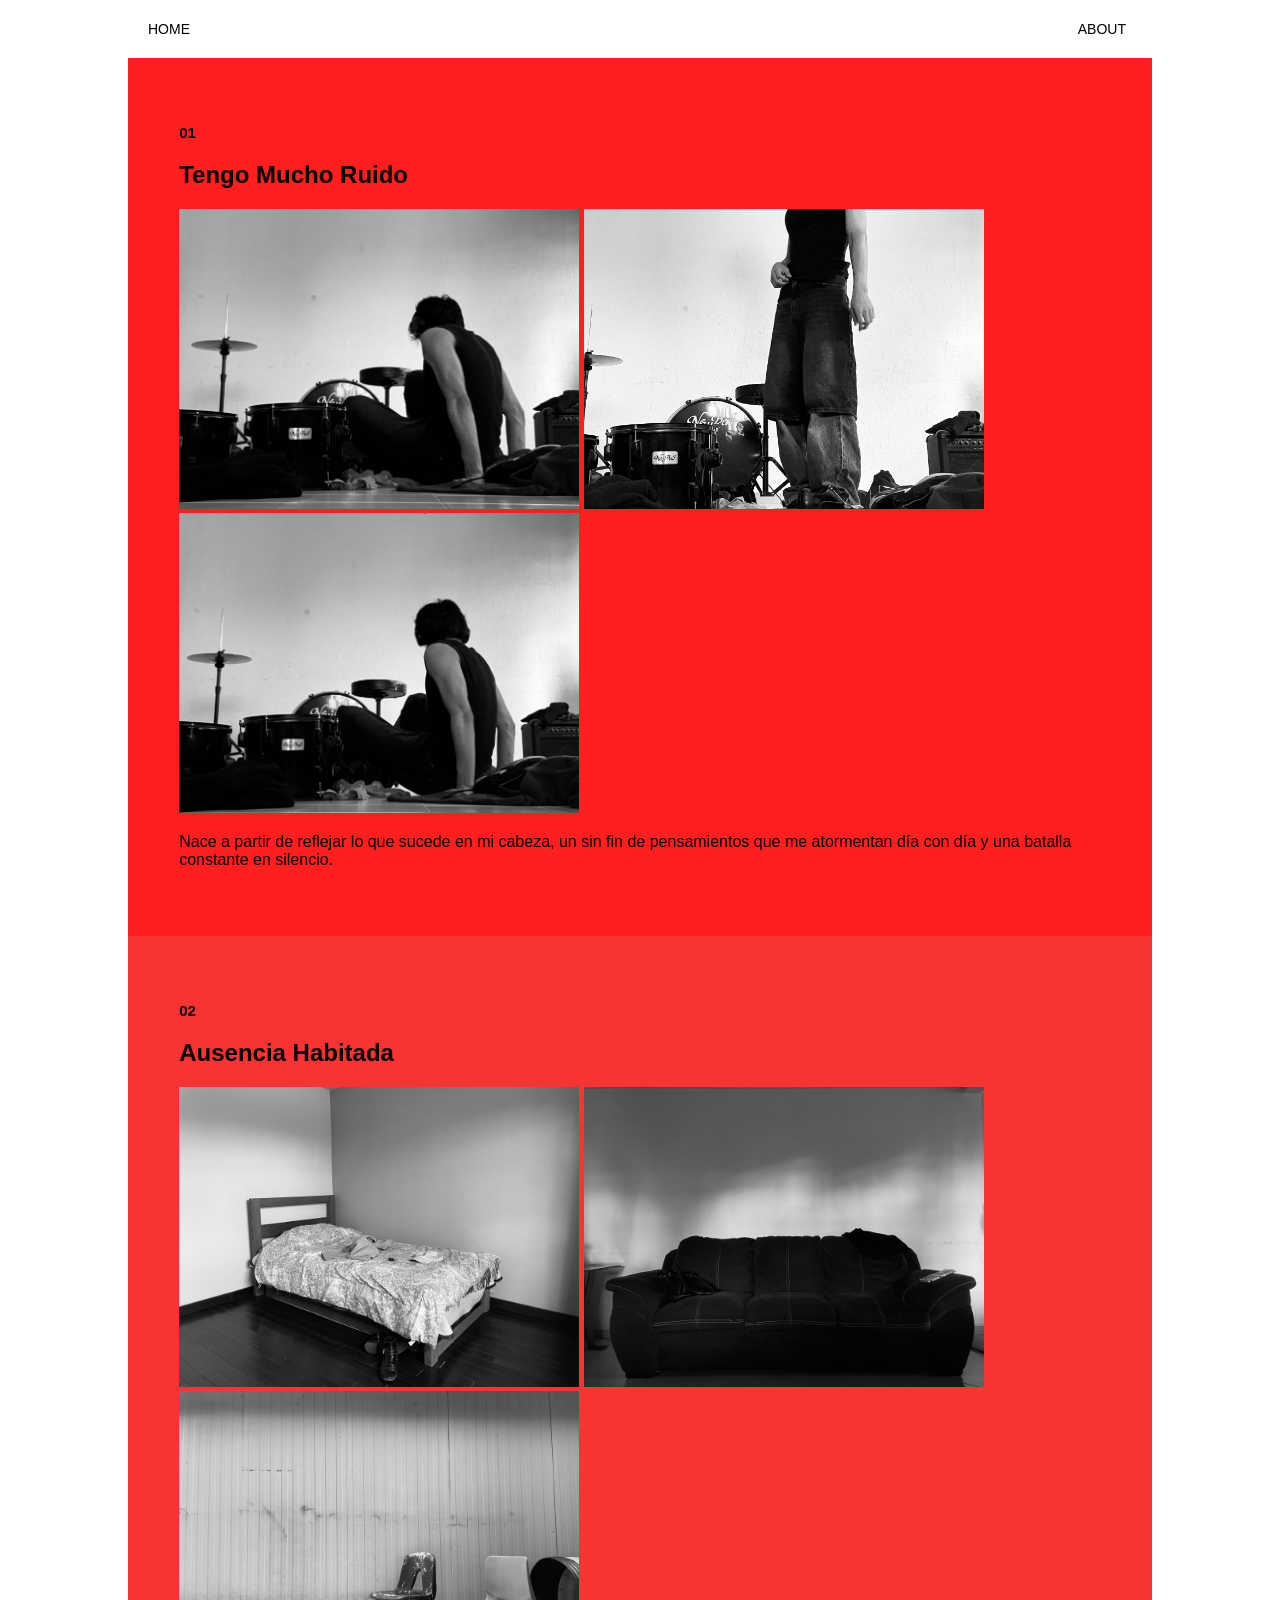
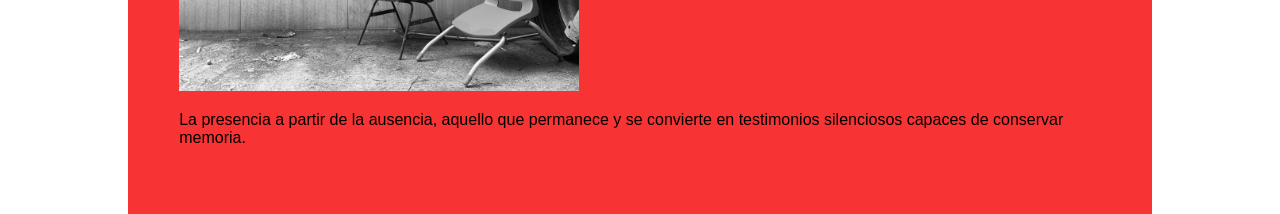
==== index.html @ 4c051401 "index" ====
<!DOCTYPE html>
<html lang='es'>

<head>
    <meta charset='utf-8'>
    <meta name='viewport' content='width=device-width, initial-scale=1'>
    <title>Enrique Salas Galindo</title>
    <link rel='stylesheet' href='style.css'>
    <link rel='icon' type='image/x-icon' href='https://images.icon-icons.com/2488/PNG/512/digital_art_icon_150102.png'>
</head>
<body>
    <header>
        <nav>
            <a href="salas.html" class="logo">HOME</a>

            <button id="aboutButton">
                ABOUT
            </button>
        </nav>
        <!-- Menu de navegación -->
    </header>
    <main>

        <section class="obras">
            <div class='obra' id='obra1'>
                <div class="descripción-obra">
                    <p class="numero-obra">01</p>
                    <h2>
                        Tengo Mucho Ruido
                    </h2>
                    <div class="imagen-obra">
                    <img src="../assets/tmdos.jpg" alt="Imagen de la obra" width="400px">
                    <img src="../assets/tmuno.jpg" alt="Imagen de la obra" width="400px">
                    <img src="../assets/tmtres.jpg" alt="Imagen de la obra" width="400px">
                     </div>
                     <p>
                       Nace a partir de reflejar lo que sucede en mi cabeza, un sin fin de pensamientos que me atormentan día con día y una batalla constante en silencio.
                    </p>
                </div>
            </div>
            <div class='obra' id='obra2'>
                <div class="descripción-obra">
                    <p class="numero-obra">02</p>
                    <h2>
                        Ausencia Habitada
                    </h2>
                    <div class="imagen-obra">
                    <img src="../assets/uno.jpg" alt="Imagen de la obra" width="400px" height="300px">
                    <img src="../assets/dos.jpg" alt="Imagen de la obra" width="400px" height="300px">
                    <img src="../assets/tres.jpg" alt="Imagen de la obra" width="400px" height="300px">
                </div>

                     <p>
                        La presencia a partir de la ausencia, aquello que permanece y se convierte en testimonios silenciosos capaces de conservar memoria.
                    </p>
                </div>
            </div>
        
            </div>
        </section>


        <section class="about">
            <!-- Statement de artista -->
        </section>
        </main>

    <footer>
        <!-- Licencia de uso -->
    </footer>
</body>

</html>
---- style.css ----
/* GENERAL STYLES */
* {
    box-sizing: border-box;
}

html {
    scroll-behavior: smooth;
}

body {
    margin: 0% 10%;
    font-family: Arial, Helvetica, sans-serif;
    background-color: #ffffff;
    color: rgb(0, 0, 0)
}


/* HEADER STYLES */

header {
    padding: 20px 20px;
}

nav {
    display: flex;
    justify-content: space-between;
    align-items: center;
}

nav a,
nav button {
    color: rgb(0, 0, 0);
    font-family: inherit;
    font-size: 14px;
    cursor: pointer;
    text-decoration: none;
    background: none;
    border: none;
}

nav a:hover,
nav button:hover {
    opacity: 0.5;
}



/* OBRAS STYLES */

.numero-obra{
    font-size: 15px;
    font-weight: bold;
}
.obra{
    background: #ff1f1f;
    padding: 5%;
}
.obras-img{
    margin-right: 30px;
    margin-top: 10px;
    margin-left: 5px;
    display: grid;
    grid-template-rows: repeat(3, 1fr);
    gap: 10px;
}
#obra2{
    background: rgb(247, 51, 51);
}
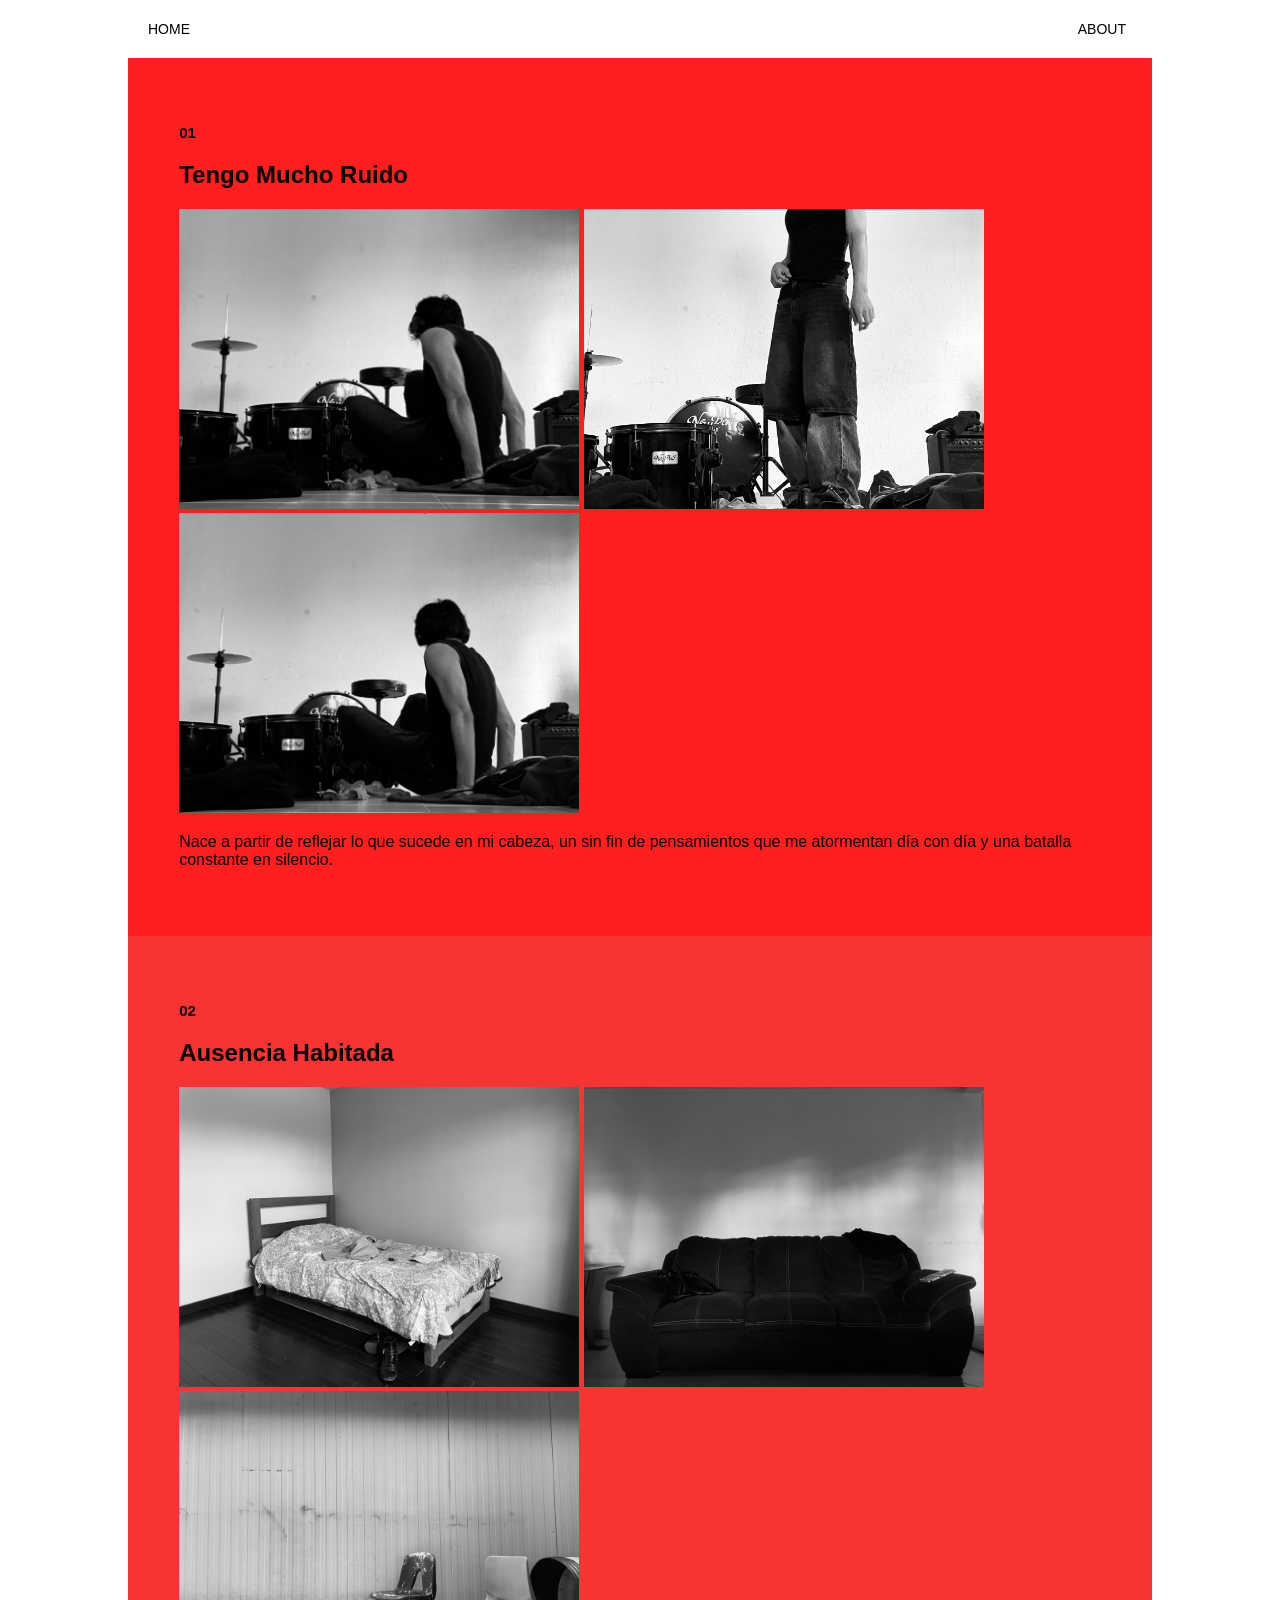
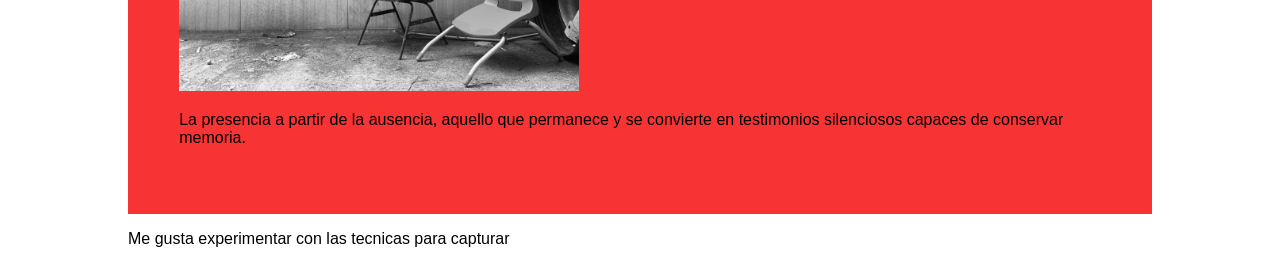
==== commit 1d2d0b6f: "tres" ====
--- a/index.html
+++ b/index.html
@@ -68,6 +68,7 @@
     <footer>
         <!-- Licencia de uso -->
     </footer>
+    <script src ="main.js"></script>
 </body>
 
 </html>
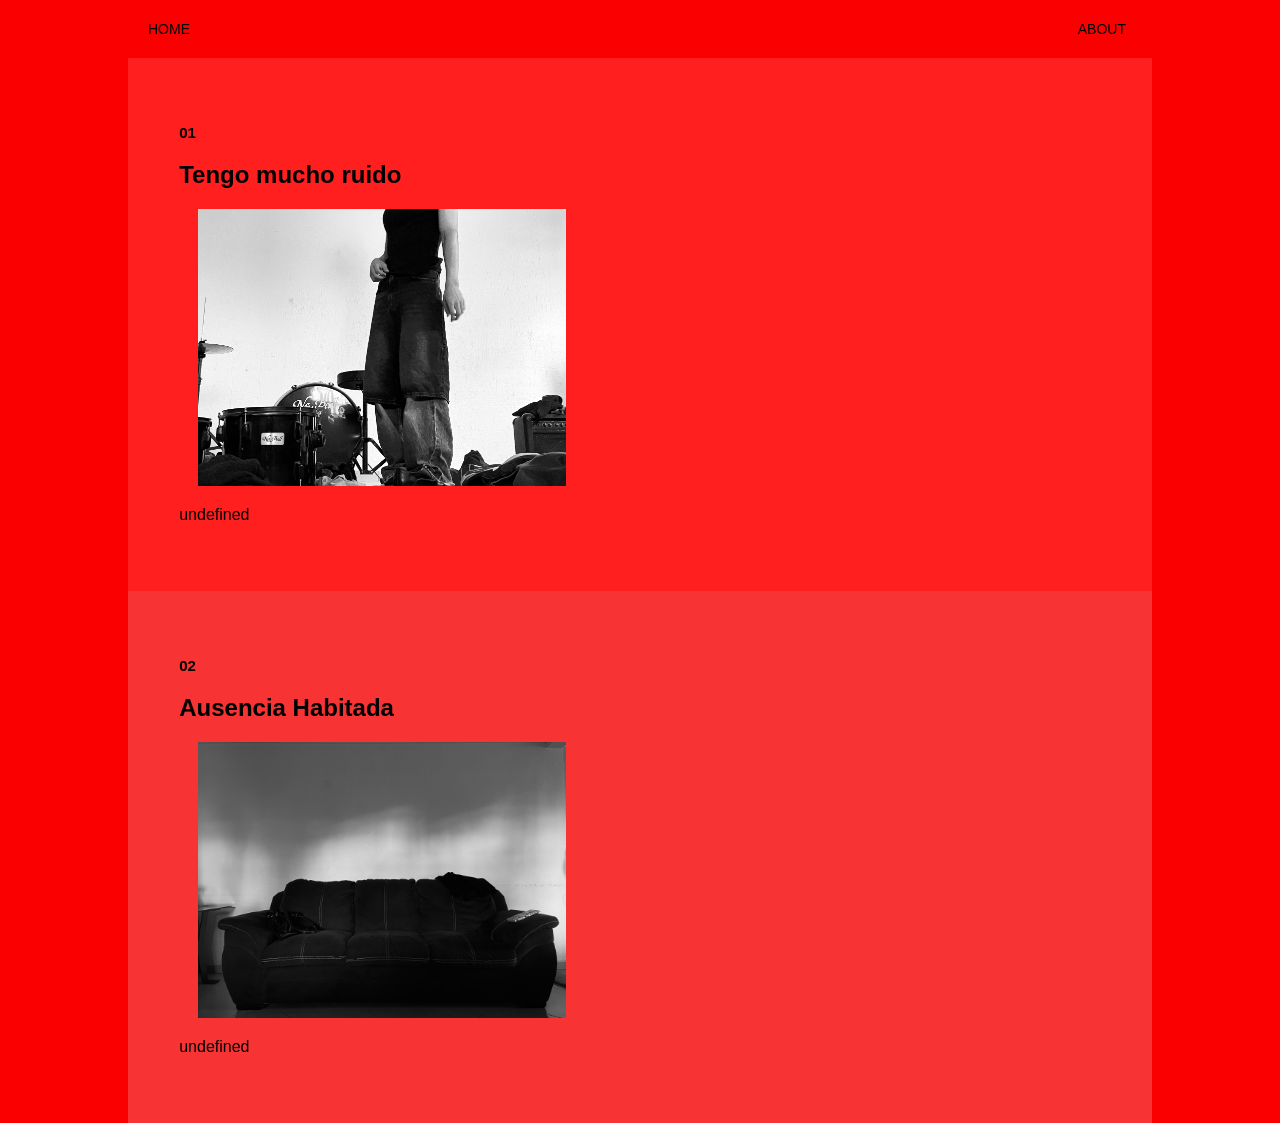
==== commit 37bcdabf: "latin" ====
--- a/index.html
+++ b/index.html
@@ -4,14 +4,15 @@
 <head>
     <meta charset='utf-8'>
     <meta name='viewport' content='width=device-width, initial-scale=1'>
-    <title>Enrique Salas Galindo</title>
+    <title>Portafolio de Artista</title>
     <link rel='stylesheet' href='style.css'>
     <link rel='icon' type='image/x-icon' href='https://images.icon-icons.com/2488/PNG/512/digital_art_icon_150102.png'>
 </head>
+
 <body>
     <header>
         <nav>
-            <a href="salas.html" class="logo">HOME</a>
+            <a href="#" class="logo">HOME</a>
 
             <button id="aboutButton">
                 ABOUT
@@ -22,53 +23,17 @@
     <main>
 
         <section class="obras">
-            <div class='obra' id='obra1'>
-                <div class="descripción-obra">
-                    <p class="numero-obra">01</p>
-                    <h2>
-                        Tengo Mucho Ruido
-                    </h2>
-                    <div class="imagen-obra">
-                    <img src="../assets/tmdos.jpg" alt="Imagen de la obra" width="400px">
-                    <img src="../assets/tmuno.jpg" alt="Imagen de la obra" width="400px">
-                    <img src="../assets/tmtres.jpg" alt="Imagen de la obra" width="400px">
-                     </div>
-                     <p>
-                       Nace a partir de reflejar lo que sucede en mi cabeza, un sin fin de pensamientos que me atormentan día con día y una batalla constante en silencio.
-                    </p>
-                </div>
-            </div>
-            <div class='obra' id='obra2'>
-                <div class="descripción-obra">
-                    <p class="numero-obra">02</p>
-                    <h2>
-                        Ausencia Habitada
-                    </h2>
-                    <div class="imagen-obra">
-                    <img src="../assets/uno.jpg" alt="Imagen de la obra" width="400px" height="300px">
-                    <img src="../assets/dos.jpg" alt="Imagen de la obra" width="400px" height="300px">
-                    <img src="../assets/tres.jpg" alt="Imagen de la obra" width="400px" height="300px">
-                </div>
-
-                     <p>
-                        La presencia a partir de la ausencia, aquello que permanece y se convierte en testimonios silenciosos capaces de conservar memoria.
-                    </p>
-                </div>
-            </div>
-        
-            </div>
         </section>
 
+        <section class="about">
+        </section>
 
-        <section class="about">
-            <!-- Statement de artista -->
-        </section>
-        </main>
+    </main>
 
     <footer>
         <!-- Licencia de uso -->
     </footer>
-    <script src ="main.js"></script>
+    <script src="main.js"></script>
 </body>
 
 </html>
--- a/style.css
+++ b/style.css
@@ -10,7 +10,7 @@
 body {
     margin: 0% 10%;
     font-family: Arial, Helvetica, sans-serif;
-    background-color: #ffffff;
+    background-color: hsl(0, 100%, 49%);
     color: rgb(0, 0, 0)
 }
 
@@ -66,3 +66,7 @@
 #obra2{
     background: rgb(247, 51, 51);
 }
+.obra img {
+    width: 40%;
+    margin: 0 2%;
+}
